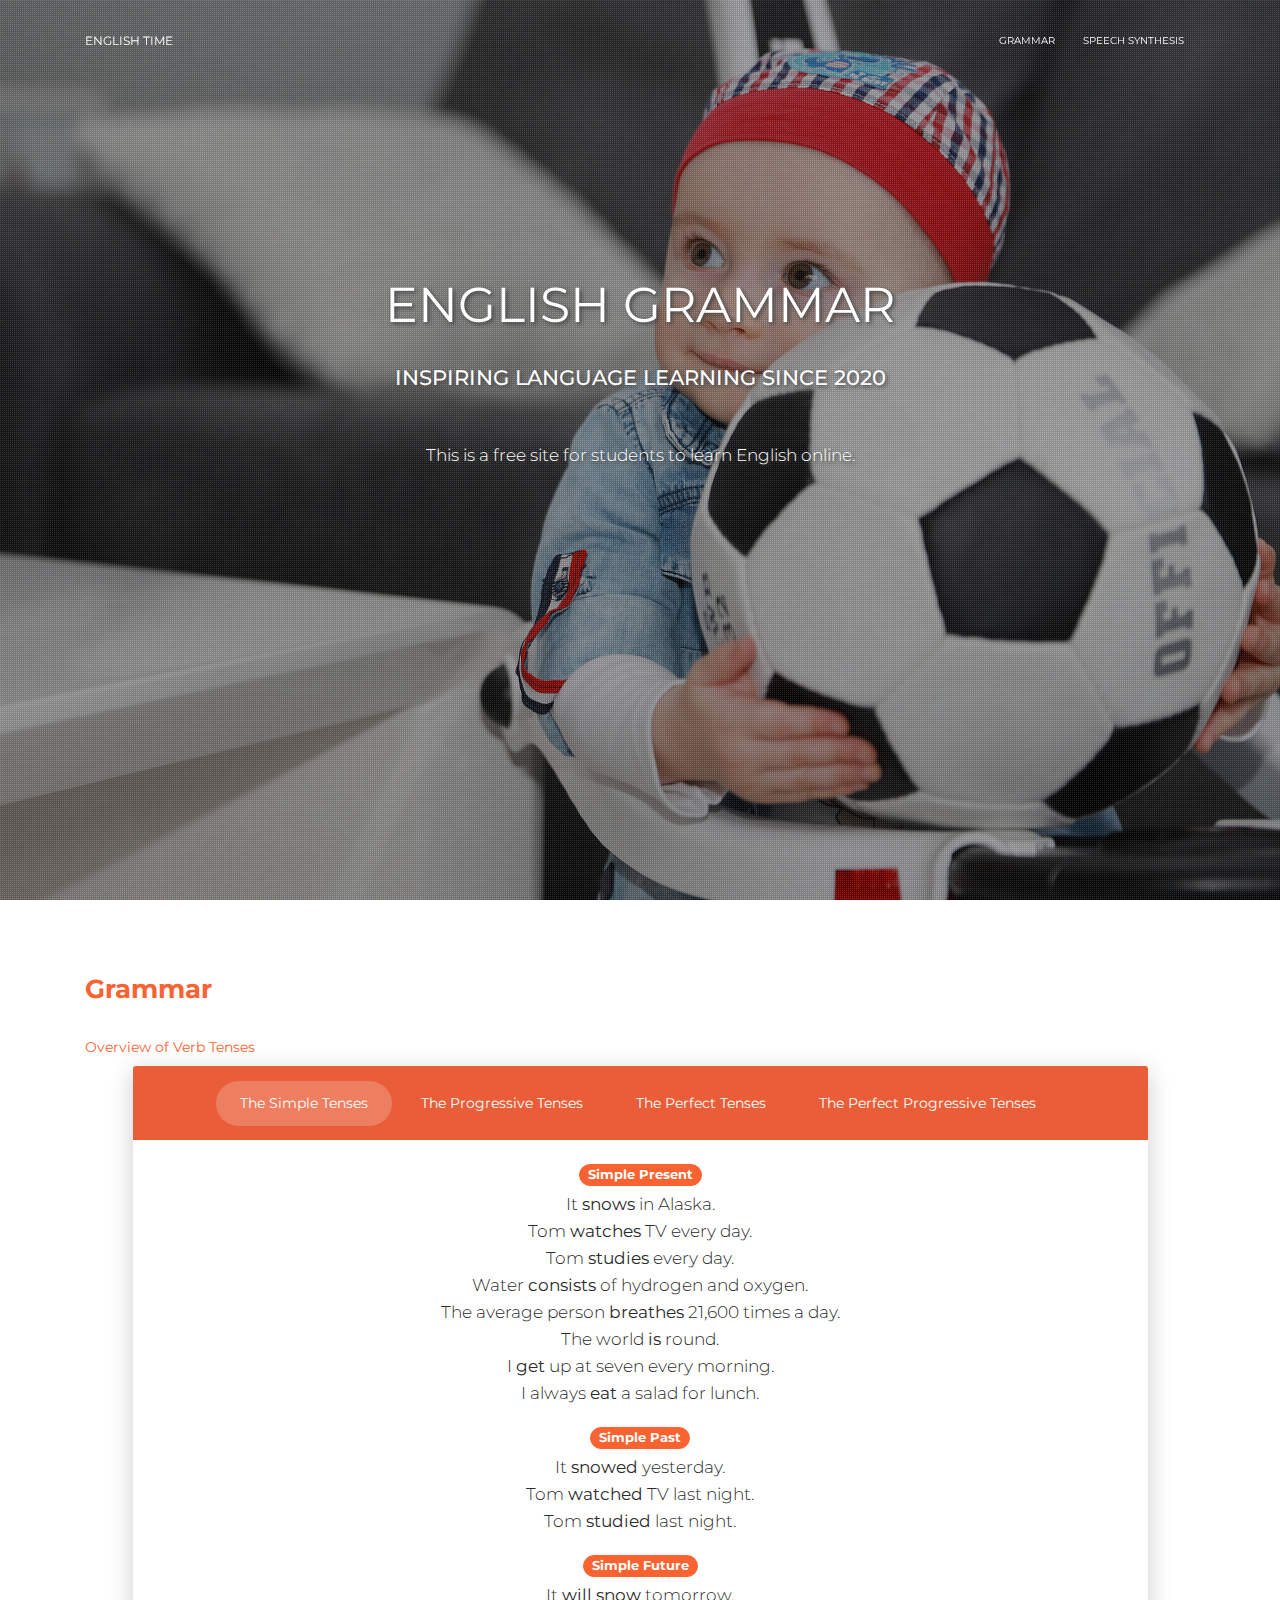
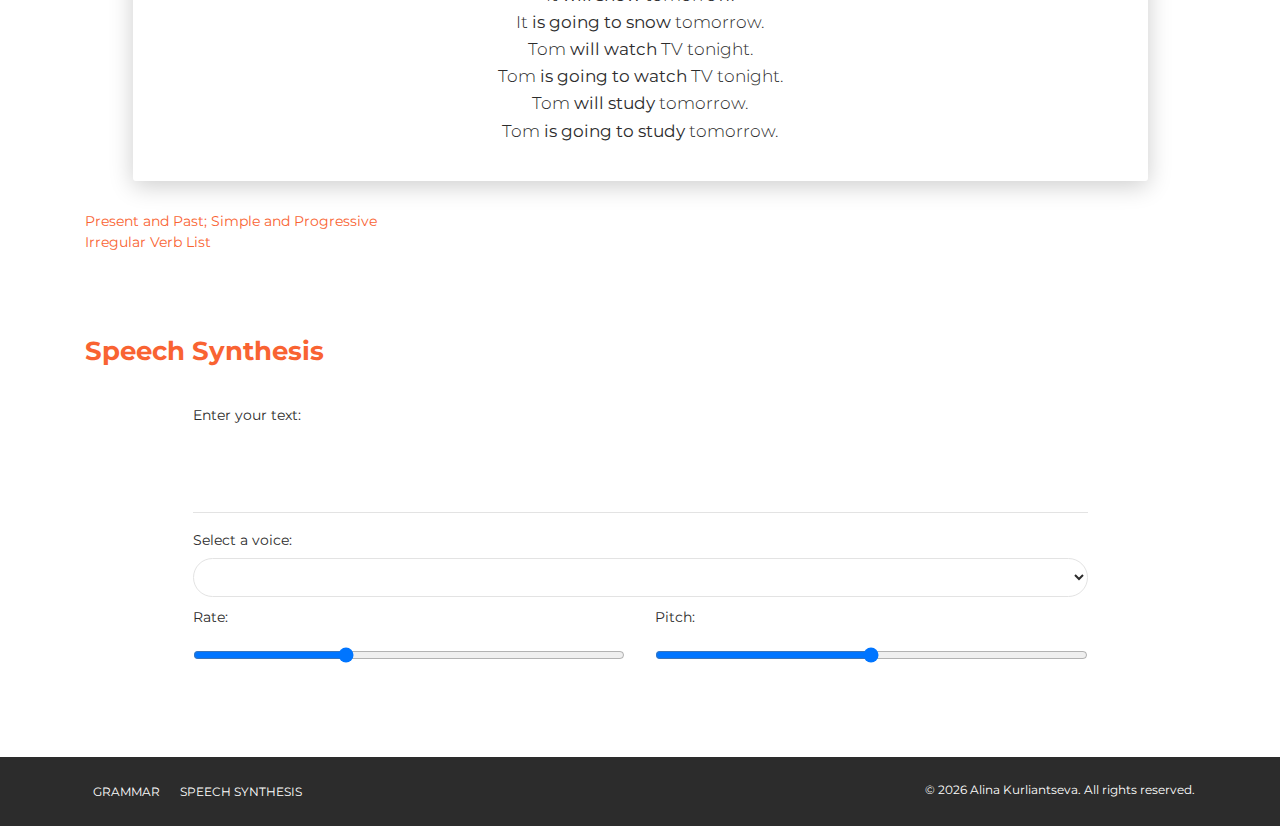
==== english-grammar.html @ 1da2a3f4 "Add files via upload" ====
<!--

=========================================================
* Now UI Kit - v1.3.0
=========================================================

* Product Page: https://www.creative-tim.com/product/now-ui-kit
* Copyright 2019 Creative Tim (http://www.creative-tim.com)
* Licensed under MIT (https://github.com/creativetimofficial/now-ui-kit/blob/master/LICENSE.md)

* Designed by www.invisionapp.com Coded by www.creative-tim.com

=========================================================

* The above copyright notice and this permission notice shall be included in all copies or substantial portions of the Software.

-->
<!DOCTYPE html>
<html lang="en">

<head>
  <meta charset="utf-8" />
  <link rel="apple-touch-icon" sizes="76x76" href="./assets/img/apple-icon.png">
  <link rel="icon" type="image/png" href="./assets/img/favicon.png">
  <meta http-equiv="X-UA-Compatible" content="IE=edge" />
  <title>
    English Grammar
  </title>
  <meta content='width=device-width, initial-scale=1.0, maximum-scale=1.0, user-scalable=0, shrink-to-fit=no'
    name='viewport' />
  <link href="https://fonts.googleapis.com/css?family=Montserrat:400,700,200" rel="stylesheet" />
  <link rel="stylesheet" href="https://use.fontawesome.com/releases/v5.7.1/css/all.css"
    integrity="sha384-fnmOCqbTlWIlj8LyTjo7mOUStjsKC4pOpQbqyi7RrhN7udi9RwhKkMHpvLbHG9Sr" crossorigin="anonymous">
  <link href="./assets/css/bootstrap.min.css" rel="stylesheet" />
  <link href="./assets/css/now-ui-kit.css?v=1.3.0" rel="stylesheet" />
</head>

<body class="index-page sidebar-collapse">
  <nav class="navbar navbar-expand-lg bg-primary fixed-top navbar-transparent" color-on-scroll="400">
    <div class="container">
      <div class="navbar-translate">
        <a class="navbar-brand" href="index.html" rel="tooltip" title="Inspiring Language Learning Since 2020"
          data-placement="bottom">
          English Time
        </a>
        <button class="navbar-toggler navbar-toggler" type="button" data-toggle="collapse" data-target="#navigation"
          aria-controls="navigation-index" aria-expanded="false" aria-label="Toggle navigation">
          <span class="navbar-toggler-bar top-bar"></span>
          <span class="navbar-toggler-bar middle-bar"></span>
          <span class="navbar-toggler-bar bottom-bar"></span>
        </button>
      </div>
      <div class="collapse navbar-collapse justify-content-end" id="navigation">
        <ul class="navbar-nav">
          <li class="nav-item">
            <a class="nav-link" href="#section-grammar" onclick="scrollToGrammar()">
              <p>Grammar</p>
            </a>
          </li>
          <li class="nav-item">
            <a class="nav-link" href="#section-speech-synthesis" onclick="scrollToSpeechSynthesis()">
              <p>Speech Synthesis</p>
            </a>
          </li>
        </ul>
      </div>
    </div>
  </nav>

  <div class="wrapper">
    <div class="page-header clear-filter" filter-color="orange" id="section-english-time">
      <div class="page-header-image" data-parallax="true"
        style="background-image:url('./assets/img/header-grammar.jpg');">
      </div>
      <div class="container">
        <div class="content-center mt-5">
          <h1 class="h1-seo text-shadow">ENGLISH GRAMMAR</h1>
          <p class="h4 text-shadow">INSPIRING LANGUAGE LEARNING SINCE 2020</p>
          <p class="mt-5 text-shadow">This is a free site for students to learn English online.</p>
        </div>
      </div>
    </div>

    <div class="main mt-3 mb-5">
      <div class="section" id="section-grammar">
        <div class="container">
          <h2 class="title h3 text-primary">Grammar</h2>
          <div id="grammar" data-children=".item">
            <div class="item">
              <a data-toggle="collapse" data-parent="#grammar" href="#overview-of-verb-tenses" aria-expanded="true"
                aria-controls="overview-of-verb-tenses">
                Overview of Verb Tenses
              </a>
              <div id="overview-of-verb-tenses" class="collapse show" role="tabpanel">
                <div class="row">
                  <div class="col-md-11 ml-auto mr-auto mt-2">
                    <div class="card">
                      <div class="card-header">
                        <ul class="nav nav-tabs nav-tabs-neutral justify-content-center" role="tablist"
                          data-background-color="orange">
                          <li class="nav-item">
                            <a class="nav-link active" data-toggle="tab" href="#the-simple-tenses" role="tab">The Simple
                              Tenses</a>
                          </li>
                          <li class="nav-item">
                            <a class="nav-link" data-toggle="tab" href="#the-progressive-tenses" role="tab">The
                              Progressive Tenses</a>
                          </li>
                          <li class="nav-item">
                            <a class="nav-link" data-toggle="tab" href="#the-perfect-tenses" role="tab">The Perfect
                              Tenses</a>
                          </li>
                          <li class="nav-item">
                            <a class="nav-link" data-toggle="tab" href="#the-perfect-progressive-tenses" role="tab">The
                              Perfect Progressive Tenses</a>
                          </li>
                        </ul>
                      </div>
                      <div class="card-body">
                        <div class="tab-content text-center">
                          <div class="tab-pane active" id="the-simple-tenses" role="tabpanel">
                            <p><span class="badge badge-primary">Simple Present</span><br>
                              It <strong>snows</strong> in Alaska.<br>
                              Tom <strong>watches</strong> TV every day.<br>
                              Tom <strong>studies</strong> every day.<br>
                              Water <strong>consists</strong> of hydrogen and oxygen.<br>
                              The average person <strong>breathes</strong> 21,600 times a day.<br>
                              The world <strong>is</strong> round.<br>
                              I <strong>get</strong> up at seven every morning.<br>
                              I always <strong>eat</strong> a salad for lunch.</p>
                            <p><span class="badge badge-primary">Simple Past</span><br>
                              It <strong>snowed</strong> yesterday.<br>
                              Tom <strong>watched</strong> TV last night.<br>
                              Tom <strong>studied</strong> last night.</p>
                            <p><span class="badge badge-primary">Simple Future</span><br>
                              It <strong>will snow</strong> tomorrow.<br>
                              It <strong>is going to snow</strong> tomorrow.<br>
                              Tom <strong>will watch</strong> TV tonight.<br>
                              Tom <strong>is going to watch</strong> TV tonight.<br>
                              Tom <strong>will study</strong> tomorrow.<br>
                              Tom <strong>is going to study</strong> tomorrow.</p>
                          </div>
                          <div class="tab-pane" id="the-progressive-tenses" role="tabpanel">
                            <p><span class="badge badge-primary">Present Progressive</span><br>
                              Tom <strong>is sleeping</strong> right now.<br>
                              Tom <strong>is studying</strong> right now.<br>
                              The students <strong>are sitting</strong> at their desks right now.<br>
                              I need an umbrella because it <strong>is raining</strong>.<br>
                              I <strong>am taking</strong> five courses this semester.</p>
                            <p><span class="badge badge-primary">Past Progressive</span><br>
                              Tom <strong>was sleeping</strong> when I arrived.<br>
                              Tom <strong>was studying</strong> when they came.</p>
                            <p><span class="badge badge-primary">Future Progressive</span><br>
                              Tom <strong>will be sleeping</strong> when we arrive.<br>
                              Tom <strong>will be studying</strong> when they come.<br>
                              Tom <strong>is going to be studying</strong> when they come.</p>
                          </div>
                          <div class="tab-pane" id="the-perfect-tenses" role="tabpanel">
                            <p><span class="badge badge-primary">Present Perfect</span><br>
                              Tom <strong>has</strong> already <strong>eaten</strong>.<br>
                              Tom <strong>has</strong> already <strong>studied</strong> Chapter 1.</p>
                            <p><span class="badge badge-primary">Past Perfect</span><br>
                              Tom <strong>had</strong> already <strong>eaten</strong> when his friend arrived.<br>
                              Tom <strong>had</strong> already <strong>studied</strong> Chapter 1 before he began
                              studying Chapter 2.</p>
                            <p><span class="badge badge-primary">Future Perfect</span><br>
                              Tom <strong>will</strong> already <strong>have eaten</strong> when his friend arrives.<br>
                              Tom <strong>will</strong> already <strong>have studied</strong> Chapter 4 before he
                              studies Chapter 5.</p>
                          </div>
                          <div class="tab-pane" id="the-perfect-progressive-tenses" role="tabpanel">
                            <p><span class="badge badge-primary">Present Perfect Progressive</span><br>
                              Tom <strong>has been studying</strong> for two hours.</p>
                            <p><span class="badge badge-primary">Past Perfect Progressive</span><br>
                              Tom <strong>had been studying</strong> for two hours before his friend came.</p>
                            <p><span class="badge badge-primary">Future Perfect Progressive</span><br>
                              Tom <strong>will have been studying</strong> for two hours by the time his friend
                              arrives.<br>
                              Tom <strong>will have been studying</strong> for two hours by the time his roommate gets
                              home.</p>
                          </div>
                        </div>
                      </div>
                    </div>
                  </div>
                </div>
              </div>
            </div>

            <div class="item">
              <a data-toggle="collapse" data-parent="#grammar" href="#present-and-past-simple-and-progressive"
                aria-expanded="false" aria-controls="present-and-past-simple-and-progressive">
                Present and Past; Simple and Progressive
              </a>
              <div id="present-and-past-simple-and-progressive" class="collapse" role="tabpanel">
                <div class="row">
                  <div class="col-md-11 ml-auto mr-auto mt-2">
                    <div class="card">
                      <div class="card-header">
                        <ul class="nav nav-tabs nav-tabs-neutral justify-content-center" role="tablist"
                          data-background-color="orange">
                          <li class="nav-item">
                            <a class="nav-link active" data-toggle="tab" href="#simple-present" role="tab">Simple
                              Present</a>
                          </li>
                          <li class="nav-item">
                            <a class="nav-link" data-toggle="tab" href="#present-progressive" role="tab">Present
                              Progressive</a>
                          </li>
                          <li class="nav-item">
                            <a class="nav-link" data-toggle="tab" href="#simple-past" role="tab">Simple Past</a>
                          </li>
                          <li class="nav-item">
                            <a class="nav-link" data-toggle="tab" href="#past-progressive" role="tab">Past
                              Progressive</a>
                          </li>
                        </ul>
                      </div>
                      <div class="card-body">
                        <div class="tab-content text-center">
                          <div class="tab-pane active" id="simple-present" role="tabpanel">
                            <p><span class="badge badge-primary">Lorem ipsum</span> dolor sit amet, consectetur
                              adipiscing elit fringilla odio ut faucibus urna nulla, eleifend id velit congue, consequat
                              accumsan magna porttitor.</p>
                          </div>
                          <div class="tab-pane" id="present-progressive" role="tabpanel">
                            <p><span class="badge badge-primary">Lorem ipsum</span> dolor sit amet, consectetur
                              adipiscing elit fringilla odio ut faucibus urna nulla, eleifend id velit congue, consequat
                              accumsan magna porttitor.</p>
                          </div>
                          <div class="tab-pane" id="simple-past" role="tabpanel">
                            <p><span class="badge badge-primary">Lorem ipsum</span> dolor sit amet, consectetur
                              adipiscing elit fringilla odio ut faucibus urna nulla, eleifend id velit congue, consequat
                              accumsan magna porttitor.</p>
                          </div>
                          <div class="tab-pane" id="past-progressive" role="tabpanel">
                            <p><span class="badge badge-primary">Lorem ipsum</span> dolor sit amet, consectetur
                              adipiscing elit fringilla odio ut faucibus urna nulla, eleifend id velit congue, consequat
                              accumsan magna porttitor.</p>
                          </div>
                        </div>
                      </div>
                    </div>
                  </div>
                </div>
              </div>
            </div>

            <div class="item">
              <a data-toggle="collapse" data-parent="#grammar" href="#irregular-verb-list" aria-expanded="false"
                aria-controls="irregular-verb-list">
                Irregular Verb List
              </a>
              <div id="irregular-verb-list" class="collapse" role="tabpanel">
                <div class="col-md-11 ml-auto mr-auto mt-2">
                  <table class="table">
                    <thead>
                      <tr>
                        <th class="text-primary">Simple Form</th>
                        <th class="text-primary">Simple Past</th>
                        <th class="text-primary">Past Participle</th>
                      </tr>
                    </thead>
                    <tbody>
                      <tr>
                        <td colspan="3" class="text-primary"><em>All three forms are the same</em></td>
                      </tr>
                      <tr>
                        <td></td>
                        <td></td>
                        <td></td>
                      </tr>
                    </tbody>
                  </table>
                </div>
              </div>
            </div>
          </div>
        </div>
      </div>

      <div class="section" id="section-speech-synthesis">
        <div class="container">
          <h2 class="title h3 text-primary">Speech Synthesis</h2>
          <form class="col-md-10 ml-auto mr-auto">
            <div class="form-group">
              <label for="text" class="col-form-label">Enter your text:</label>
              <textarea name="text" id="text" class="form-control" rows="3"></textarea>
            </div>
            <div class="form-group">
              <label for="voices" class="col-form-label">Select a voice:</label>
              <select name="voice" id="voices" class="form-control">
                <option value="">Select a voice</option>
              </select>
            </div>
            <div class="row">
              <div class="form-group col-md-6">
                <label for="rate" class="label">Rate:</label>
                <input name="rate" id="rate" type="range" min="0" max="3" value="1" step="0.1" class="form-control">
              </div>
              <div class="form-group col-md-6">
                <label for="pitch" class="label">Pitch:</label>
                <input name="pitch" id="pitch" type="range" min="0" max="2" step="0.1" class="form-control">
              </div>
            </div>
          </form>
        </div>
      </div>
    </div>

    <footer class="footer" data-background-color="black">
      <div class="container">
        <nav>
          <ul>
            <li>
              <a href="#section-grammar" onclick="scrollToGrammar()">
                Grammar
              </a>
            </li>
            <li>
              <a href="#section-speech-synthesis" onclick="scrollToSpeechSynthesis()">
                Speech Synthesis
              </a>
            </li>
          </ul>
        </nav>
        <div class="copyright" id="copyright">
          &copy;
          <script>
            document.getElementById('copyright').appendChild(document.createTextNode(new Date().getFullYear()))
          </script>
          <a href="https://alinakurliantseva.github.io/resume-alina-kurliantseva.html" target="_blank">Alina
            Kurliantseva</a>. All rights reserved.
        </div>
      </div>
    </footer>
  </div>

  <script src="./assets/js/core/jquery.min.js"></script>
  <script src="./assets/js/core/popper.min.js"></script>
  <script src="./assets/js/core/bootstrap.min.js"></script>
  <script src="./assets/js/plugins/nouislider.min.js"></script>
  <script src="./assets/js/now-ui-kit.js?v=1.3.0"></script>

  <script>
    $(document).ready(function () {
      nowuiKit.initSliders();
    });
    function scrollToGrammar() {
      if ($('#section-grammar').length != 0) {
        $("html, body").animate({
          scrollTop: $('#section-grammar').offset().top
        }, 1000);
      }
    }
    function scrollToSpeechSynthesis() {
      if ($('#section-speech-synthesis').length != 0) {
        $("html, body").animate({
          scrollTop: $('#section-speech-synthesis').offset().top
        }, 1000);
      }
    }
    const msg = new SpeechSynthesisUtterance();
    let voices = [];
    const voicesDropdown = document.querySelector('[name="voice"]');
    const options = document.querySelectorAll('[type="range"], [name="text"]');
    msg.text = document.querySelector('[name="text"]').value;
    function populateVoices() {
      voices = this.getVoices();
      voicesDropdown.innerHTML = voices
        .filter(voice => voice.lang.includes('en'))
        .map(voice => `<option value="${voice.name}">${voice.name} (${voice.lang})</option>`)
        .join('');
    }
    function setVoice() {
      msg.voice = voices.find(voice => voice.name === this.value);
      toggle();
    }
    function setOption() {
      msg[this.name] = this.value;
      toggle();
    }
    function toggle(startOver = true) {
      speechSynthesis.cancel();
      if (startOver) {
        speechSynthesis.speak(msg);
      }
    }
    speechSynthesis.addEventListener('voiceschanged', populateVoices);
    voicesDropdown.addEventListener('change', setVoice);
    options.forEach(option => option.addEventListener('change', setOption));
  </script>

</body>

</html>
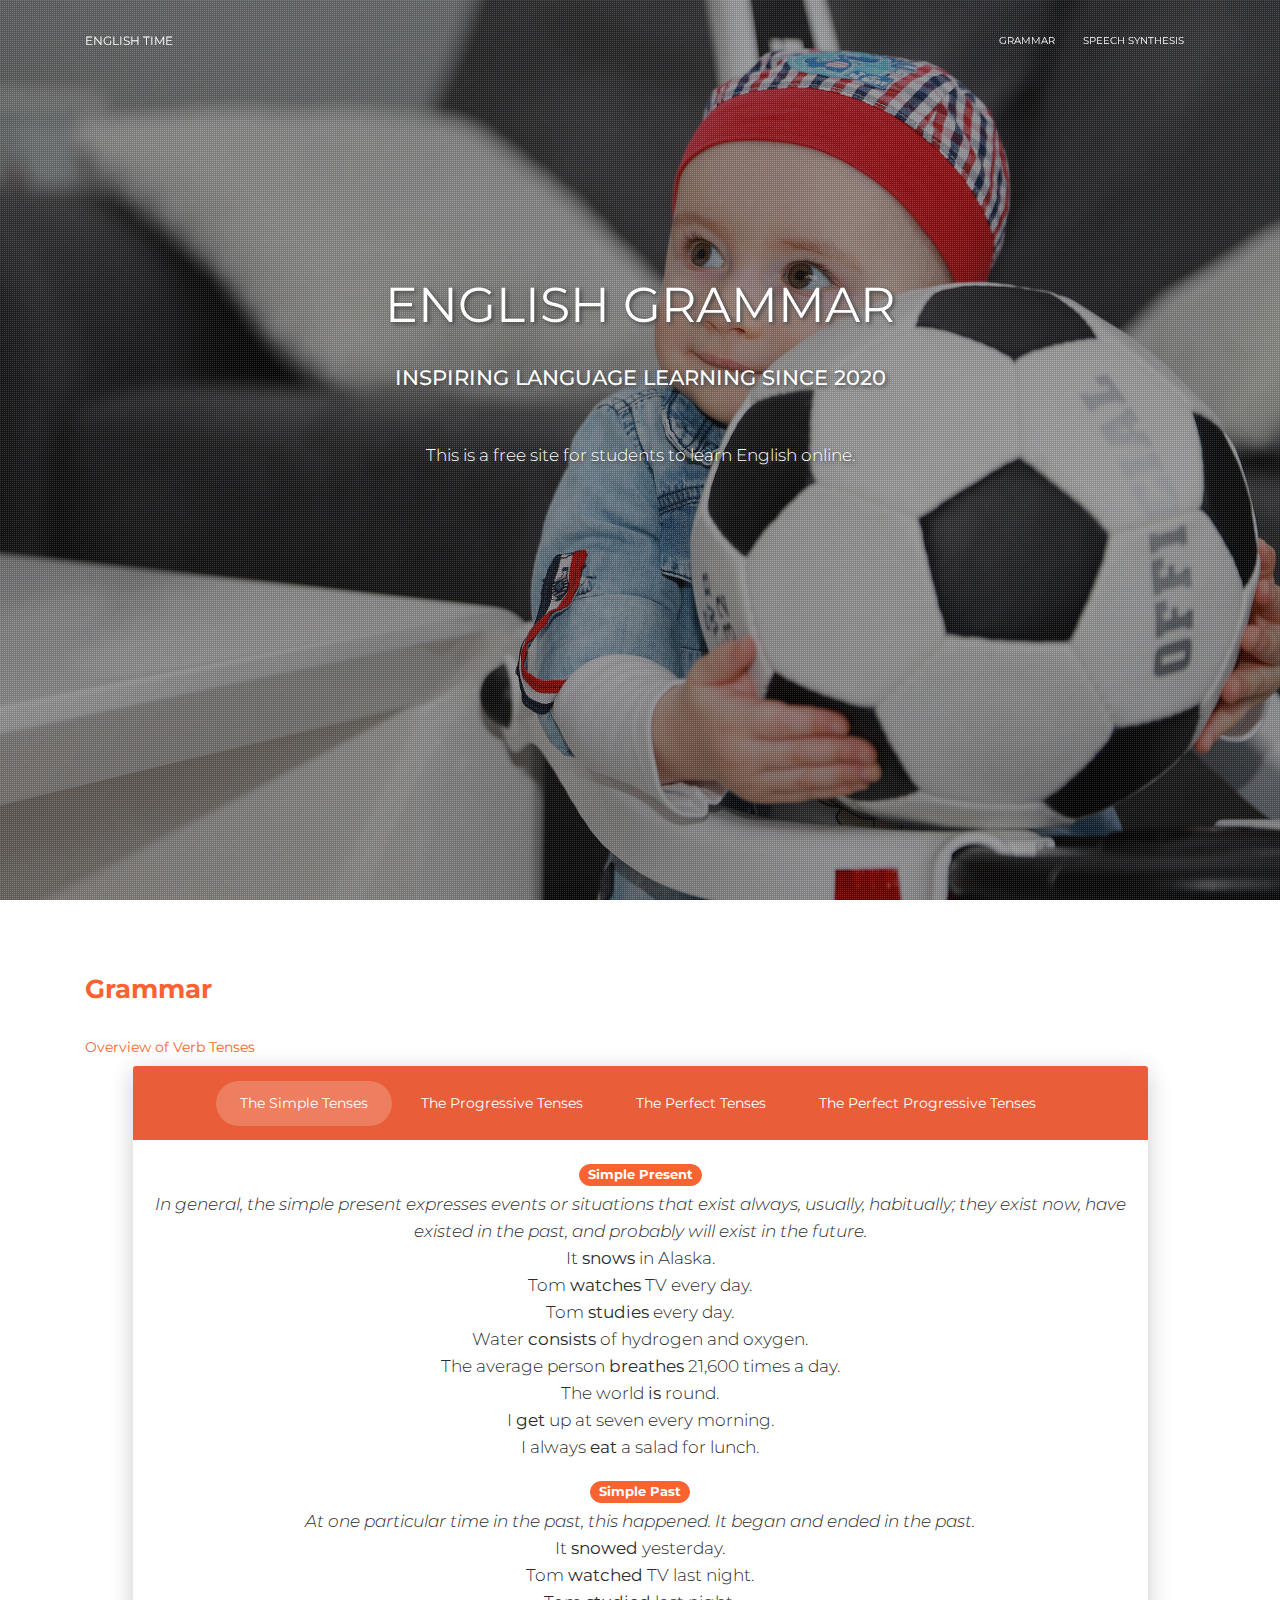
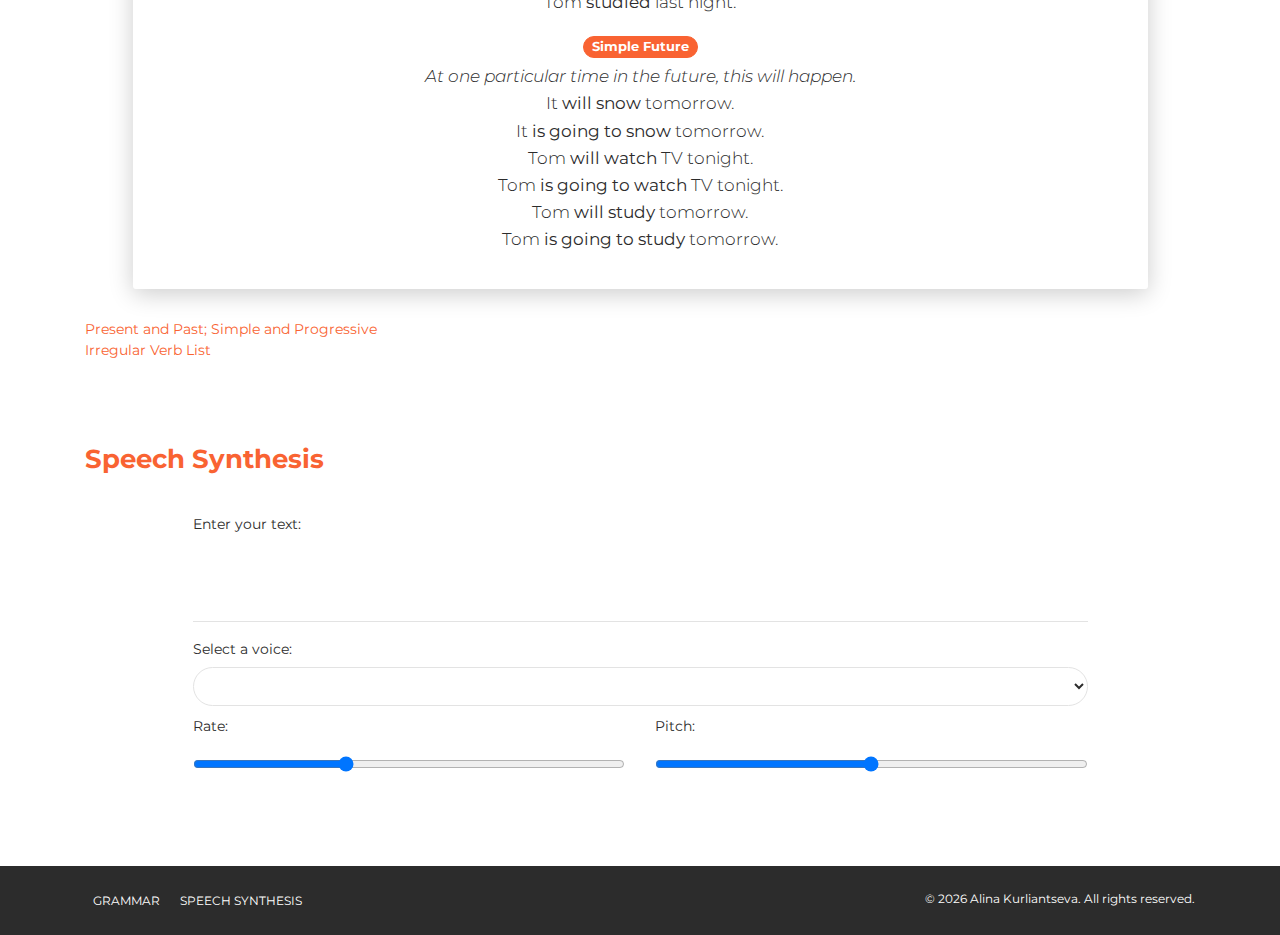
==== commit 87305dd9: "Add files via upload" ====
--- a/english-grammar.html
+++ b/english-grammar.html
@@ -120,64 +120,114 @@
                         <div class="tab-content text-center">
                           <div class="tab-pane active" id="the-simple-tenses" role="tabpanel">
                             <p><span class="badge badge-primary">Simple Present</span><br>
+                              <span class="font-italic">In general, the simple present expresses events or situations
+                                that exist always, usually, habitually; they exist now, have existed in the past, and
+                                probably will exist in the future.</span><br>
                               It <strong>snows</strong> in Alaska.<br>
                               Tom <strong>watches</strong> TV every day.<br>
                               Tom <strong>studies</strong> every day.<br>
+
                               Water <strong>consists</strong> of hydrogen and oxygen.<br>
                               The average person <strong>breathes</strong> 21,600 times a day.<br>
                               The world <strong>is</strong> round.<br>
                               I <strong>get</strong> up at seven every morning.<br>
-                              I always <strong>eat</strong> a salad for lunch.</p>
+                              I always <strong>eat</strong> a salad for lunch.
+                            </p>
                             <p><span class="badge badge-primary">Simple Past</span><br>
+                              <span class="font-italic">At one particular time in the past, this happened. It began and
+                                ended in the past.</span><br>
                               It <strong>snowed</strong> yesterday.<br>
                               Tom <strong>watched</strong> TV last night.<br>
-                              Tom <strong>studied</strong> last night.</p>
+                              Tom <strong>studied</strong> last night.
+                            </p>
                             <p><span class="badge badge-primary">Simple Future</span><br>
+                              <span class="font-italic">At one particular time in the future, this will
+                                happen.</span><br>
                               It <strong>will snow</strong> tomorrow.<br>
                               It <strong>is going to snow</strong> tomorrow.<br>
                               Tom <strong>will watch</strong> TV tonight.<br>
                               Tom <strong>is going to watch</strong> TV tonight.<br>
                               Tom <strong>will study</strong> tomorrow.<br>
-                              Tom <strong>is going to study</strong> tomorrow.</p>
+                              Tom <strong>is going to study</strong> tomorrow.
+                            </p>
                           </div>
                           <div class="tab-pane" id="the-progressive-tenses" role="tabpanel">
+                            <p class="font-italic">The <strong>progressive</strong> tenses give the idea that an action
+                              is in progress during a particular time. The tenses say that an action begins before, is
+                              in progress during, and continues after another time or action.</p>
                             <p><span class="badge badge-primary">Present Progressive</span><br>
+                              <span class="font-italic">It is now 11:00. Tom went to sleep at 10:00 tonight, and he is
+                                still asleep. His sleep began in the past, is in progress at the present time, and
+                                probably will continue.</span><br>
                               Tom <strong>is sleeping</strong> right now.<br>
                               Tom <strong>is studying</strong> right now.<br>
+
                               The students <strong>are sitting</strong> at their desks right now.<br>
                               I need an umbrella because it <strong>is raining</strong>.<br>
-                              I <strong>am taking</strong> five courses this semester.</p>
+                              I <strong>am taking</strong> five courses this semester.
+                            </p>
                             <p><span class="badge badge-primary">Past Progressive</span><br>
+                              <span class="font-italic">Tom went to sleep at 10:00 last night. I arrived at 11:00. He
+                                was still asleep. His sleep began before and was in progress at a particular time in the
+                                past. It continued after I arrived.</span><br>
                               Tom <strong>was sleeping</strong> when I arrived.<br>
-                              Tom <strong>was studying</strong> when they came.</p>
+                              Tom <strong>was studying</strong> when they came.
+                            </p>
                             <p><span class="badge badge-primary">Future Progressive</span><br>
+                              <span class="font-italic">Tom will go to sleep at 10:00 tomorrow night. We will arrive at
+                                11:00. The action of sleeping will begin before we arrive, and it will be in progress at
+                                a particular time in the future. Probably his sleep will continue.</span><br>
                               Tom <strong>will be sleeping</strong> when we arrive.<br>
                               Tom <strong>will be studying</strong> when they come.<br>
-                              Tom <strong>is going to be studying</strong> when they come.</p>
+                              Tom <strong>is going to be studying</strong> when they come.
+                            </p>
                           </div>
                           <div class="tab-pane" id="the-perfect-tenses" role="tabpanel">
+                            <p class="font-italic">The <strong>perfect</strong> tenses all give the idea that one thing
+                              happens before another time or event.</p>
                             <p><span class="badge badge-primary">Present Perfect</span><br>
+                              <span class="font-italic">Tom finished eating sometime before now. The exact time is not
+                                important.</span><br>
                               Tom <strong>has</strong> already <strong>eaten</strong>.<br>
-                              Tom <strong>has</strong> already <strong>studied</strong> Chapter 1.</p>
+                              Tom <strong>has</strong> already <strong>studied</strong> Chapter 1.
+                            </p>
                             <p><span class="badge badge-primary">Past Perfect</span><br>
+                              <span class="font-italic">First Tom finished eating. Later his friend arrived. Tom’s
+                                eating was completely finished before another time in the past.</span><br>
                               Tom <strong>had</strong> already <strong>eaten</strong> when his friend arrived.<br>
                               Tom <strong>had</strong> already <strong>studied</strong> Chapter 1 before he began
-                              studying Chapter 2.</p>
+                              studying Chapter 2.
+                            </p>
                             <p><span class="badge badge-primary">Future Perfect</span><br>
+                              <span class="font-italic">First Tom will finish eating. Later his friend will arrive.
+                                Tom’s eating will be completely finished before another time in the future.</span><br>
                               Tom <strong>will</strong> already <strong>have eaten</strong> when his friend arrives.<br>
                               Tom <strong>will</strong> already <strong>have studied</strong> Chapter 4 before he
-                              studies Chapter 5.</p>
+                              studies Chapter 5.
+                            </p>
                           </div>
                           <div class="tab-pane" id="the-perfect-progressive-tenses" role="tabpanel">
+                            <p class="font-italic">The <strong>perfect progressive</strong> tenses give the idea that
+                              one event is in progress immediately before, up to, until another time or event. The
+                              tenses are used to express the duration of the first event.</p>
                             <p><span class="badge badge-primary">Present Perfect Progressive</span><br>
-                              Tom <strong>has been studying</strong> for two hours.</p>
+                              <span class="font-italic">Event in progress: studying. When? Before now, up to now. How
+                                long? For two hours.</span><br>
+                              Tom <strong>has been studying</strong> for two hours.
+                            </p>
                             <p><span class="badge badge-primary">Past Perfect Progressive</span><br>
-                              Tom <strong>had been studying</strong> for two hours before his friend came.</p>
+                              <span class="font-italic">Event in progress: studying. When? Before another event in the
+                                past. How long? For two hours.</span><br>
+                              Tom <strong>had been studying</strong> for two hours before his friend came.
+                            </p>
                             <p><span class="badge badge-primary">Future Perfect Progressive</span><br>
+                              <span class="font-italic">Event in progress: studying. When? Before another event in the
+                                future. How long? For two hours.</span><br>
                               Tom <strong>will have been studying</strong> for two hours by the time his friend
                               arrives.<br>
                               Tom <strong>will have been studying</strong> for two hours by the time his roommate gets
-                              home.</p>
+                              home.
+                            </p>
                           </div>
                         </div>
                       </div>
